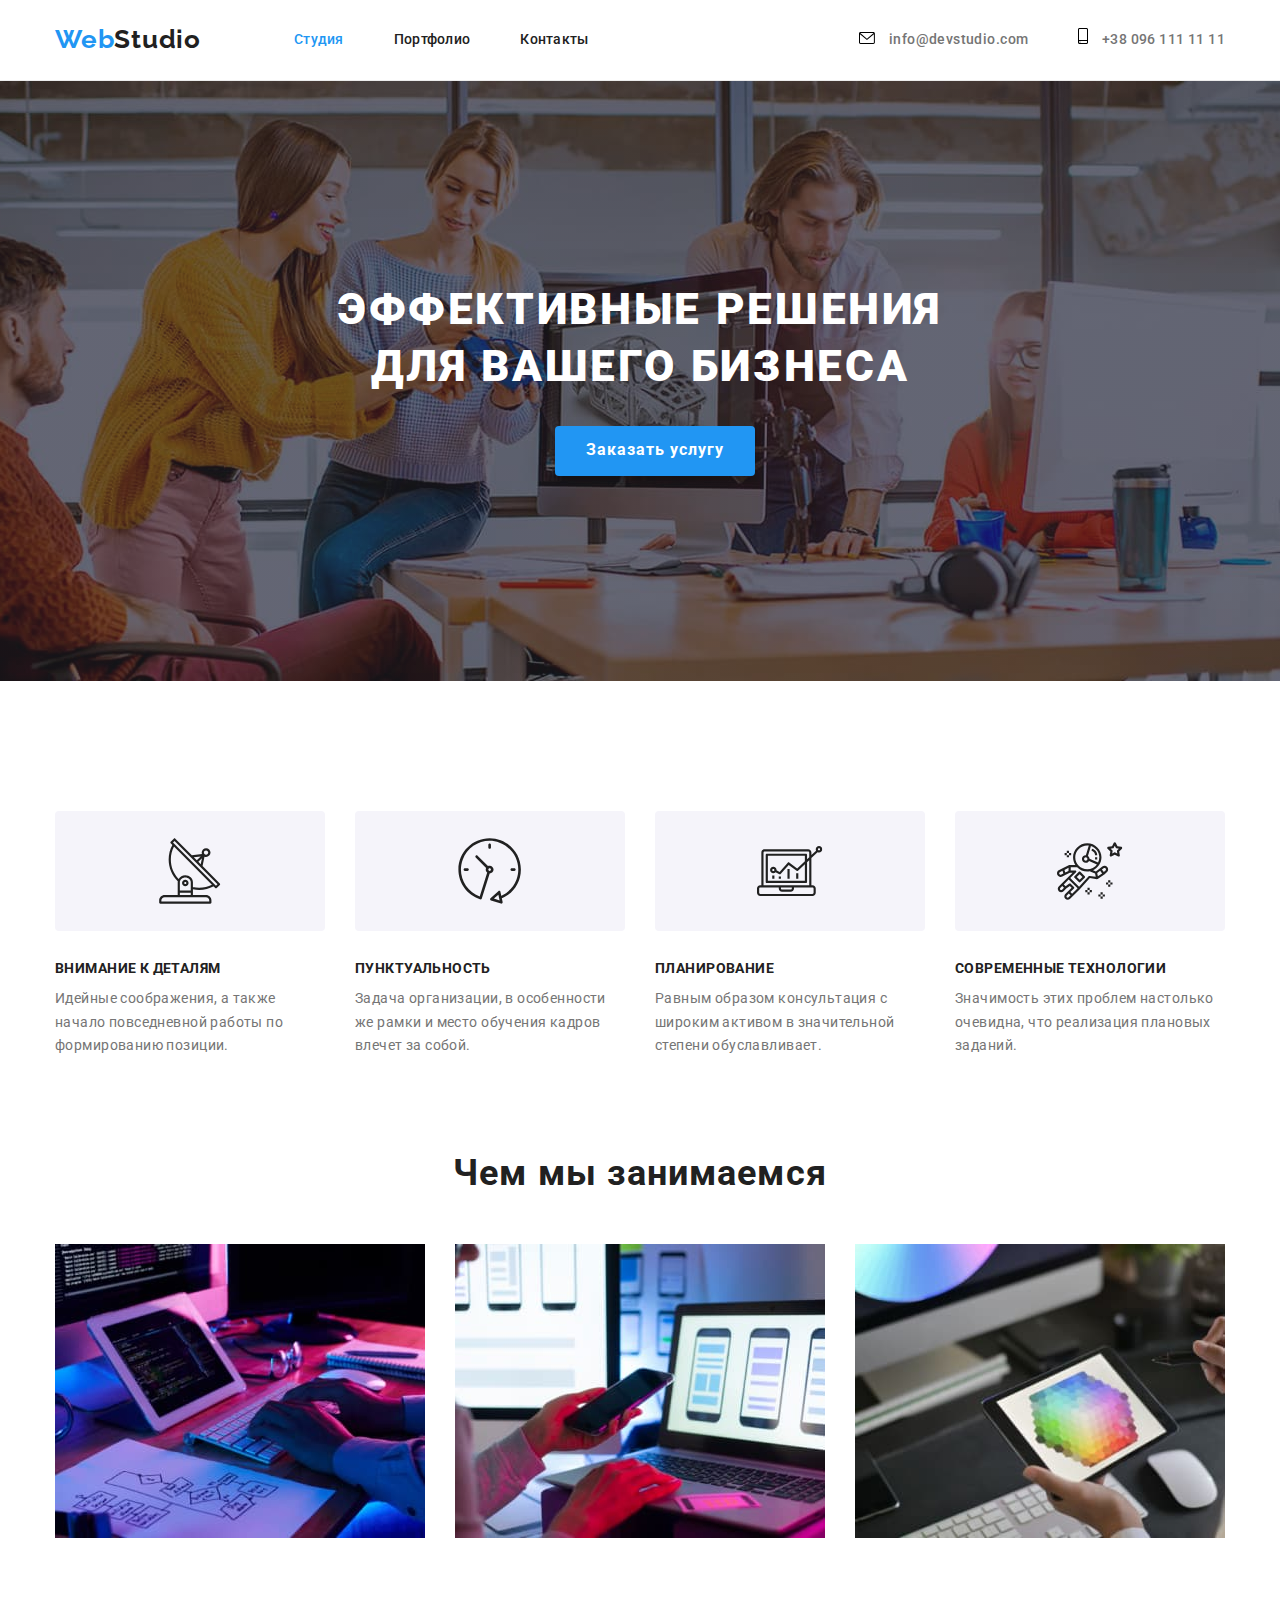
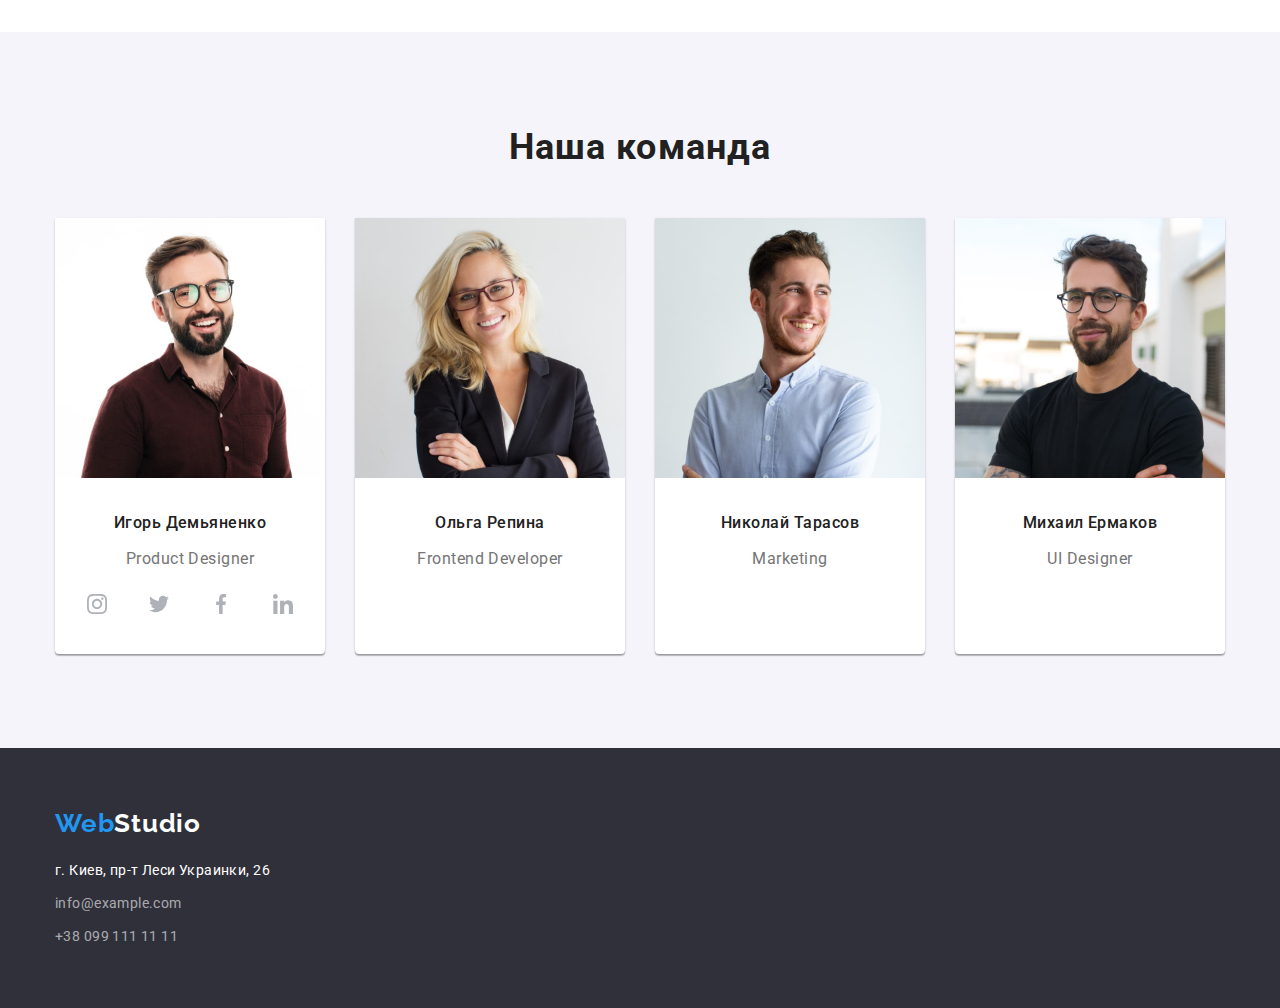
==== index.html @ a135a0b5 "kjhfgoyfyu" ====
<!DOCTYPE html>
<html lang="ru">

<head>
    <meta charset="UTF-8">
    <meta http-equiv="X-UA-Compatible" content="IE=edge">
    <meta name="viewport" content="width=device-width, initial-scale=1.0">
    <title>Homework 3</title>
    <link rel="preconnect" href="https://fonts.googleapis.com">
    <link rel="preconnect" href="https://fonts.gstatic.com" crossorigin>
    <link href="https://fonts.googleapis.com/css2?family=Raleway:wght@700&family=Roboto:wght@400;500;700;900&display=swap"
        rel="stylesheet">
        <link rel="stylesheet" href="https://cdnjs.cloudflare.com/ajax/libs/modern-normalize/1.1.0/modern-normalize.min.css">
        <link rel="stylesheet" href="./css/styles.css">
</head>

<body>
        <header class="header-section">

            <div class="conteiner">

                <div class="nav-links">

               <nav class="nav">
                    <a class="logo" href="#">Web<span class="studio">Studio</span></a>

                <ul class="menu-links">

                    <li>
                        <a class="nav-link current" href="./index.html">Студия</a>
                    </li>
        
                    <li>
                        <a class="nav-link" href="./portfolio.html">Портфолио</a>
                    </li>

                    <li>
                        <a class="nav-link" href="#">Контакты</a>
                    </li>

                </ul>
              </nav>
                
             <ul class="adress-head">
                    <li class="adress-head-item">
                        <svg class="icon-envelope">
                            <use href="./images/symbol-defs.svg#icon-envelope"></use>
                        </svg>
                        <a class="link-mail" href="mailto:info@devstudio.com">info@devstudio.com</a>
                    </li>
                   
                    <li class="adress-head-item">
                        <svg class="icon-smartphone">
                            <use href="./images/symbol-defs.svg#icon-smartphone"></use>
                        </svg>
                        <a class="tel" href="tel:+380961111111">+38 096 111 11 11</a>
                    </li>
                
                </ul>
            </div>
                 
            </div>
        </header>
  
    

    <main>
        
        <section class="img-hero-section hero-section">
            <div class="conteiner">
                <h1 class="hero-title">
                Эффективные решения для вашего бизнеса
                </h1>
        
                <button class="hero-button" type="button">Заказать услугу</button>
            
            </div>
        </section>
    
       
        <section class="section">
            <div class="conteiner">
            <h2 class="hidden-title">
                Наши преимущества
            </h2>
        
            <ul class="benefits">
                <li class="list-item antenna">
                    <div class="icon-section">
                        <svg class="icon-antenna">
                            <use href="./images/symbol-defs.svg#icon-antenna"></use>
                        </svg>
                    </div>
                    <h3 class="h3-title">Внимание к деталям</h3>
                    <p class="text">Идейные соображения, а также начало повседневной работы по формированию позиции.</p>
                </li>
        
                <li class="list-item clock">
                    <div class="icon-section">
                        <svg class="icon-clock">
                            <use href="./images/symbol-defs.svg#icon-clock"></use>
                        </svg>
                    </div>
                    <h3 class="h3-title">Пунктуальность</h3>
                    <p class="text">Задача организации, в особенности же рамки и место обучения кадров влечет за собой.</p>
                </li>
        
                <li class="list-item computer">
                    <div class="icon-section">
                        <svg class="icon-computer">
                            <use href="./images/symbol-defs.svg#icon-computer"></use>
                        </svg>
                    </div>
                    <h3 class="h3-title">Планирование</h3>
                    <p class="text">Равным образом консультация с широким активом в значительной степени обуславливает.</p>
                </li>
        
                <li class="list-item cosmonaut">
                    <div class="icon-section">
                        <svg class="icon-astronaut">
                            <use href="./images/symbol-defs.svg#icon-astronaut"></use>
                        </svg>
                    </div>
                    <h3 class="h3-title">Современные технологии</h3>
                    <p class="text">Значимость этих проблем настолько очевидна, что реализация плановых заданий.</p>
                </li>
            </ul>
            </div>
        </section>
        
    
       

    
<section class="section photos">
  <div class="conteiner">
    <h2 class="secondary-title">Чем мы занимаемся</h2>

    <ul class="what-we-do">
        <li>
            <img src="./images/box1.jpeg" alt="computer" width: 370;>
        </li>

        <li>
            <img src="./images/box2.jpeg" alt="telephone" width: 370;>
        </li>

        <li>
            <img src="./images/box3.jpeg" alt="tablet" width: 370;>
        </li>
    </ul>
</div>
</section>

       
        
        <section class="grey-bgc section">
            <div class="conteiner">
                <h2 class="secondary-title">Наша команда</h2>
            
                <ul class="our-team">
                    <li>
                        <img class="our-team-card" src="./images/img1.jpeg" alt="smiling man" width="270">
                            <h3 class="name-title">Игорь Демьяненко</h3>
                            <p class="profesions">Product Designer</p> 
                            <div>
                              <ul class="socials">
                                <li >
                                    <a class="area-icon" href="">
                                    <svg class="social-link" width="20px" height="20px">
                                        <use href="./images/symbol-defs.svg#icon-instagram"></use>
                                    </svg></a>
                                
                                </li>
                                <li>
                                    <a href="" class="area-icon">
                                    <svg class="social-link" width="20px" height="20px">
                                        <use href="./images/symbol-defs.svg#icon-twitter"></use>
                                    </svg></a>
                                </li>
                                <li>
                                    <a href="" class="area-icon">
                                    <svg class="social-link" width="20px" height="20px">
                                        <use href="./images/symbol-defs.svg#icon-facebook"></use>
                                    </svg></a>
                                </li>
                                <li>
                                    <a href="" class="area-icon">
                                    <svg class="social-link" width="20px" height="20px">
                                        <use href="./images/symbol-defs.svg#icon-linkedin"></use>
                                        </svg></a>
                                </li>
                              </ul>
                            </div>
                            
                    </li>
                    
                    <li>
                        <img class="our-team-card" src="./images/img2.jpeg" alt="smiling woman" width="270">
                        <h3 class="name-title">Ольга Репина</h3>
                        <p class="profesions">Frontend Developer</p>
                    </li>
            
                    <li>
                        <img class="our-team-card" src="./images/img3.jpeg" alt="smiling man" width="270">
                        <h3 class="name-title">Николай Тарасов</h3>
                        <p class="profesions">Marketing</p>
                    </li>
            
                    <li>
                        <img class="our-team-card" src="./images/img4.jpeg" alt="smiling man" width="270">
                        <h3 class="name-title">Михаил Ермаков</h3>
                        <p class="profesions">UI Designer</p>
                    </li>
                </ul>
                </div>
            </section>
            
    </main>


        <footer class="footer">
            
        <div class="conteiner">
            
                <a class="footer-logo" href="./index.html">Web<span class="footer-studio">Studio</span></a>
        
            <address>
                <ul>
                    <li>
                        <p class="footer-adress">г. Киев, пр-т Леси Украинки, 26</p>
                    </li>
        
                    <li>
                        <a class="footer-mail" href="mailto:info@example.com">info@example.com</a>
                    </li>
        
        
                    <li>
                        <a class="footer-mail-tel" href="tel:+380991111111">+38 099 111 11 11</a>
                    </li>
                </ul>
            </address>
            </div>
        </footer>
    
</body>

</html>
---- css/styles.css ----
html{
    scroll-behavior: smooth;
}

*,
*::before,
*::after {
    box-sizing: border-box;
}

:root{
    --accent-color: #2196F3;
    --text-color: #757575;
    --background-color: #ffffff;
    --title-text-color: #212121;
    --secont-title-text-color: #ffffff;
    --secondary-section-background: #2F303A;
    --footer-adress-color:rgba(255, 255, 255, 0.6);
    --portfolio-buttons-bgc: #F5F4FA;
    --grey-bgc: #F5F4FA;
    --light-grey-bgc: #E5E5E5;
    --head-border-color: #ECECEC;
    --portfolio-border-color: #EEEEEE;
    --fill-socials:#AFB1B8;
}

a,
p,
h1,
h2,
h3,
h4,
ul,
li {
    margin: 0;
    padding: 0;
} 

.nav-links{
    display: flex;
    align-items: center;
    align-content: center;
    }

.nav{
    display: flex;
}

.menu-links{
    display: flex;
    gap: 50px;
    align-items: center;
    justify-content: space-evenly;
    margin-left: 93px;
}

.adress-head{
    display: flex;
    justify-content: right;
    margin-left: auto;
    align-content: center;
}


body{
    color: var(--text-color);
    background-color:var(--background-color);
    font-family: 'Roboto', sans-serif;
    font-size: 14px;
    line-height: 1.7;
    letter-spacing: 0.03em;
}

.section{
    padding: 94px 0;
}

.header-section{
    padding-top: 24px;
    padding-bottom: 25px;
    border-bottom: 1px solid var(--head-border-color);
}
.icon-envelope{
    align-items: center;
    margin-right: 10px;
    width: 16px;
    height: 12px;
}
.icon-smartphone{
    margin-right: 10px;
    width: 10px;
    height: 16px;
}

.adress-head-item:hover {
    fill: var(--accent-color);
}

.icon-smartphone:hover {
    fill: var(--accent-color);
}

.adress-head li:not(:last-child) {
    margin-right: 50px;
}

.portfolio-header-section{
    padding: 32px; 
    border-bottom: 1px solid var(--head-border-color);
}

.conteiner{
    max-width: 1200px;
    padding: 0 15px;
    margin: 0 auto;
    }

.hero-section {
    padding: 0 auto;
    margin: 0 auto;

}

.img-hero-section{
    max-width: 1600px;
    height: 600px;
    margin-left: auto;
    margin-right: auto;
    background-image: 
    linear-gradient(to right, rgba(47, 48, 58, 0.4),rgba(47, 48, 58, 0.4)), 
    url(../images/hero-section.jpeg);
    background-repeat: no-repeat;
    background-position: center;
    background-size: cover;
    padding: 200px 0;
    text-align: center;
    background-color: var(--secondary-section-background)
}

.hero-title {
    max-width: 696px;
    display: inline-block;
    margin-bottom: 30px;
    font-family: 'Roboto', sans-serif;
    font-style: normal;
    font-weight: 900;
    font-size: 44px;
    line-height: 1.3;
    text-align: center;
    letter-spacing: 0.06em;
    text-transform: uppercase;
    color: var(--secont-title-text-color);
}

.hero-button{
    display: flex;
    justify-content: space-evenly;
    align-items: center;
    margin-left: 500px;
}

.hero-button {
    width: 200px;
    height: 50px;
    color: var(--secont-title-text-color);
    background-color: var(--accent-color);
    font-family: 'Roboto', sans-serif;
    font-style: normal;
    font-weight: 700;
    font-size: 16px;
    line-height: 1.9;
    text-align: center;
    letter-spacing: 0.06em;
    cursor: pointer;
    box-shadow: 0px 4px 4px rgba(0, 0, 0, 0.15);
    border-radius: 4px;
    border: hidden;
    }
    
.hero-button:focus {
    color: var(--secont-title-text-color);
    }

.benefits{
        display: flex;
        justify-content: space-evenly;
        gap: 30px;
    }

.icon-section{
    display: flex;
    justify-content: center;
    align-items: center;
    width: 270px;
    height: 120px;
    border-radius: 4px;
    margin-bottom: 30px;
    background-color: var(--portfolio-buttons-bgc);
}

.icon-antenna,
.icon-clock,
.icon-computer,
.icon-astronaut{
    width: 65.32px;
    height: 70px;
    fill: var(--title-text-color);
}


.socials{
    display: flex;
    border: none;
    justify-content: center;
    gap: 22px;
    margin-bottom: 30px;
}

.social-link {
    fill: var(--fill-socials);
    align-items: center;
}

.social-link:hover{
    fill: var(--secont-title-text-color);

}

.area-icon{
    display: flex;
    width: 40px;
    height: 40px;
    justify-content: center;
    align-items: center;
    border-radius: 50%;
    fill: var(--fill-socials);

}

.area-icon:hover,
.area-icon:focus,
.area-icon:active{
    background-color: var(--accent-color);
}


img{
    display: block;
    width: 100%;
    max-height: auto;
    margin-right: 0;
}

.photos{
    padding-top: 0;
}

.list-item::before{
    content: "";
    display: block;
    background-color: var(--portfolio-buttons-bgc);
   
}


.clock::before{
    background-image: url(../images/clock.svg);
    background-position: center;
    background-repeat: no-repeat;
}

.computer::before{
    background-image: url(../images/computer.svg);
    background-position: center;
    background-repeat: no-repeat;
}

.cosmonaut::before{
    background-image: url(../images/cosmonaut.svg);
    background-position: center;
    background-repeat: no-repeat;
}

.what-we-do{
    display: flex;
    justify-content: space-evenly;
    gap: 30px;
    }

.our-team{
    display: flex;
    justify-content: space-evenly;
    gap: 30px;
    }

.our-team-card{
    padding-bottom: 30px;
    margin-right: 0;
    
}

.our-team > li{
    background-color: var(--background-color);
    box-shadow: 0px 1px 3px rgba(0, 0, 0, 0.12), 0px 1px 1px rgba(0, 0, 0, 0.14), 0px 2px 1px rgba(0, 0, 0, 0.2);
    border-radius: 0px 0px 4px 4px;

}

.grey-bgc{
    background-color: var(--grey-bgc);
}

.description{
    color: var(--text-color);
    font-family: 'Roboto',sans-serif;
    font-style: normal;
    font-weight: 400;
    font-size: 16px;
    line-height: 1.88;
    letter-spacing: 0.03em;
}

.profesions{
    margin-bottom: 16px;
    text-align: center;
    color: var(--text-color);
    font-family: 'Roboto',sans-serif;
    font-style: normal;
    font-weight: 400;
    font-size: 16px;
    line-height: 1.19;
    letter-spacing: 0.03em;
}

.hidden-title{
    margin: 0;
    visibility: hidden;
}

.secondary-title{
    margin-top: 0;
    margin-bottom: 50px;
    text-align: center;
    color: var(--title-text-color);
    font-family: 'Roboto',sans-serif;
    font-style: normal;
    font-weight: 700;
    font-size: 36px;
    line-height: 1.17;
    letter-spacing: 0.03em;
}

.card{
    margin-top: 0;
    padding-bottom: 20px;
    padding-top: 20px;
    padding-left: 24px;
    display: flex;
    flex-direction:column;
    border-left: 1px solid var(--portfolio-border-color);
    border-right: 1px solid var(--portfolio-border-color);
    border-bottom: 1px solid var(--portfolio-border-color);;
}

.third-title{
   
    color: var(--title-text-color);
    font-family: 'Roboto', sans-serif;
    font-style: normal;
    font-weight: 700;
    font-size: 18px;
    line-height: 2;
    letter-spacing: 0.06em;
}

.h3-title{
    margin-bottom: 10px;
    text-align: left;
    color: var(--title-text-color);
    font-family: 'Roboto', sans-serif;
    font-style: normal;
    font-weight: 700;
    font-size: 14px;
    line-height: 1.14;
    letter-spacing: 0.03em;
    text-transform: uppercase;
}

.text{
    text-align:left ;
}

.name-title{
    margin-bottom: 10px;
    text-align: center;
    color: var(--title-text-color);
    font-family:'Roboto',sans-serif;
    font-style: normal;
    font-weight: 500;
    font-size: 16px;
    line-height: 1.9;
    letter-spacing: 0.03em;

}

.logo{
    display: flex;
    color: var(--accent-color);
    text-decoration: none;
    font-family: 'Raleway',sans-serif;
    font-weight: 700;
    font-size: 26px;
    line-height: 1.2;
    letter-spacing: 0.03em;
}

.studio{
    display: flex;
    color: var(--title-text-color);
    text-decoration: none;
    font-family: 'Raleway',sans-serif;
    font-weight: 700;
    font-size: 26px;
    line-height: 1.2;
    letter-spacing: 0.03em;
}

.nav-link{
    color: var(--title-text-color);
    font-weight: 500;
    font-size: 14px;
    line-height: 1.14;
    letter-spacing: 0.02em;
    text-decoration: none;
}

.last{
     margin-right: 0;
}

.nav-link:hover {
    color: var(--accent-color);
}

.nav-link:focus {
    color: var(--accent-color);
}

.nav-link.current{
    color: var(--accent-color);
}


ul{
    list-style: none;    
}

.nav-buttons{
    margin-bottom: 50px;
    display: flex;
    align-items: center;
    justify-content: center;
    gap: 8px;
}

.main-content{
    display: flex;
    flex-wrap: wrap;
    gap: 30px;
}

.cards-section{
    margin-top: 94px;
    margin-bottom: 94px;
}

.img{
    padding-bottom: 0;
    padding-top: 0;
}

.first-buttons{
    max-width: 145px;
    height: 38px;
    gap: 8px;
    margin-top: 0;
    margin-bottom: 0;
    border-radius: 4px;
    border-style: hidden;
    font-family: 'Roboto', sans-serif;
    font-style: normal;
    font-weight: 500;
    font-size: 16px;
    line-height: 1.62;
    text-align: center;
    letter-spacing: 0.03em;
    color: var(--title-text-color);
    background-color: var(--portfolio-buttons-bgc);
}

.buttons-text{
    padding-left: 22px;
    padding-right: 22px;
}


.first-buttons:hover{
    color: var(--secont-title-text-color);
    background-color: var(--accent-color);
}

.first-buttons:focus {
    color:  var(--secont-title-text-color);
    background-color: var(--accent-color);
}


.tel {
    display: inline-block;
    text-decoration: none;
    color: var(--text-color);
    font-family: 'Roboto', sans-serif;
    font-style: normal;
    font-weight: 500;
    font-size: 14px;
    line-height: 1.14;
}

.link-mail{
    display: inline-block;
    text-decoration: none;
    color: var(--text-color);
    font-family: 'Roboto', sans-serif;
    font-style: normal;
    font-weight: 500;
    font-size: 14px;
    line-height: 1.14;
}

.link-mail:hover, :focus{
    color: var(--accent-color);
}



.tel:hover, :focus{
    color: var(--accent-color);
}

.footer{
    padding: 60px 0;
    background-color: var(--secondary-section-background);
}

.footer-logo {
    display: flex;
    margin-bottom: 20px;
    color: var(--accent-color);
    text-decoration: none;
    font-family: 'Raleway', sans-serif;
    font-weight: 700;
    font-size: 26px;
    line-height: 1.2;
    letter-spacing: 0.03em;
}

.footer-studio{
    color: var(--secont-title-text-color);
}

.footer-adress{
    display: inline-block;
    margin: 0;
    margin-bottom: 9px;
    color: var(--secont-title-text-color);
    text-decoration: none;
    font-family: 'Roboto', sans-serif;
    font-style: normal;
    font-size: 14px;
    line-height: 1.7;
    letter-spacing: 0.03em;
}

.footer-mail {
    display: inline-block;
    margin-top: 0;
    margin-bottom: 9px;
    color: var(--footer-adress-color);
    text-decoration: none;
    font-family: 'Roboto', sans-serif;
    font-weight: 400;
    font-style: normal;
    font-size: 14px;
    line-height: 1.7;
}

.footer-mail-tel{
    display: inline-block;
    margin-top: 0;
    margin-bottom: 0;
    color: var(--footer-adress-color);
    text-decoration: none;
    font-family: 'Roboto', sans-serif;
    font-weight: 400;
    font-style: normal;
    font-size: 14px;
    line-height: 1.7;

}

.footer-mail-tel:hover, :focus{
   color: var(--accent-color);
}
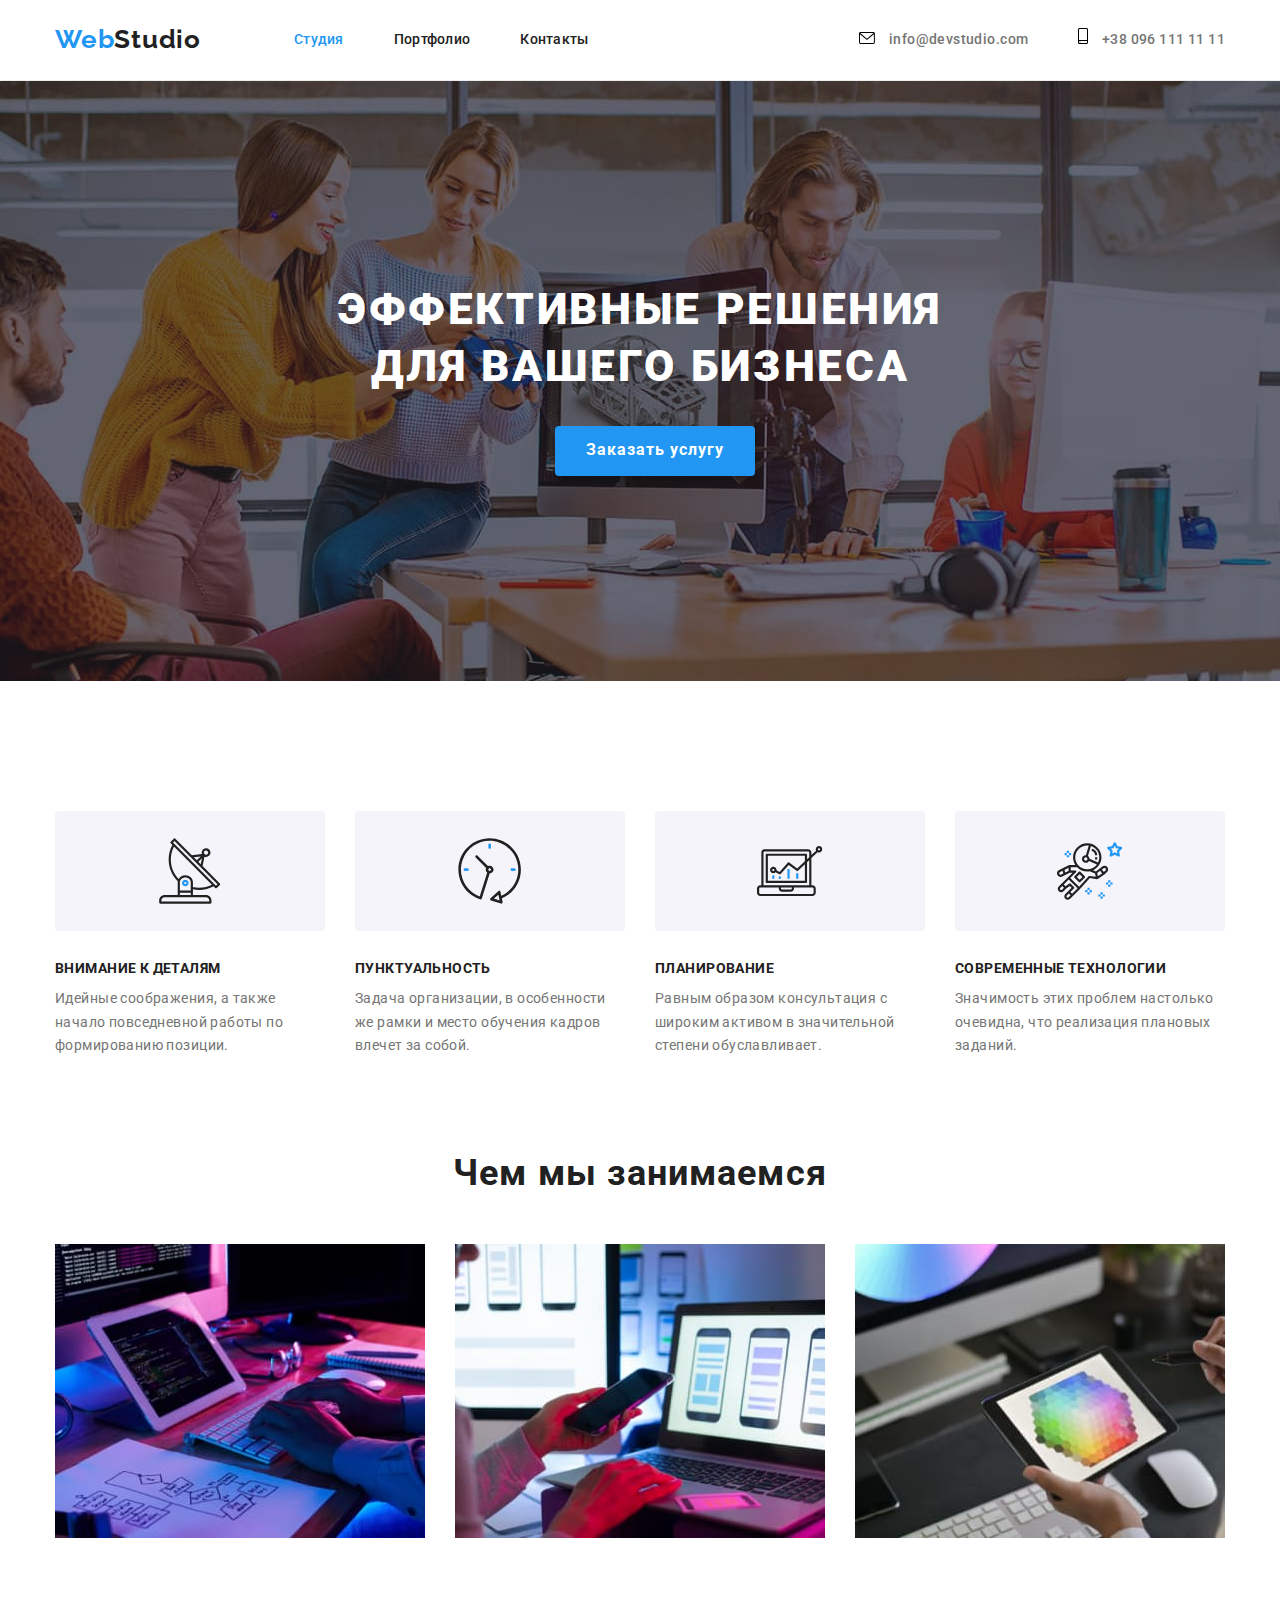
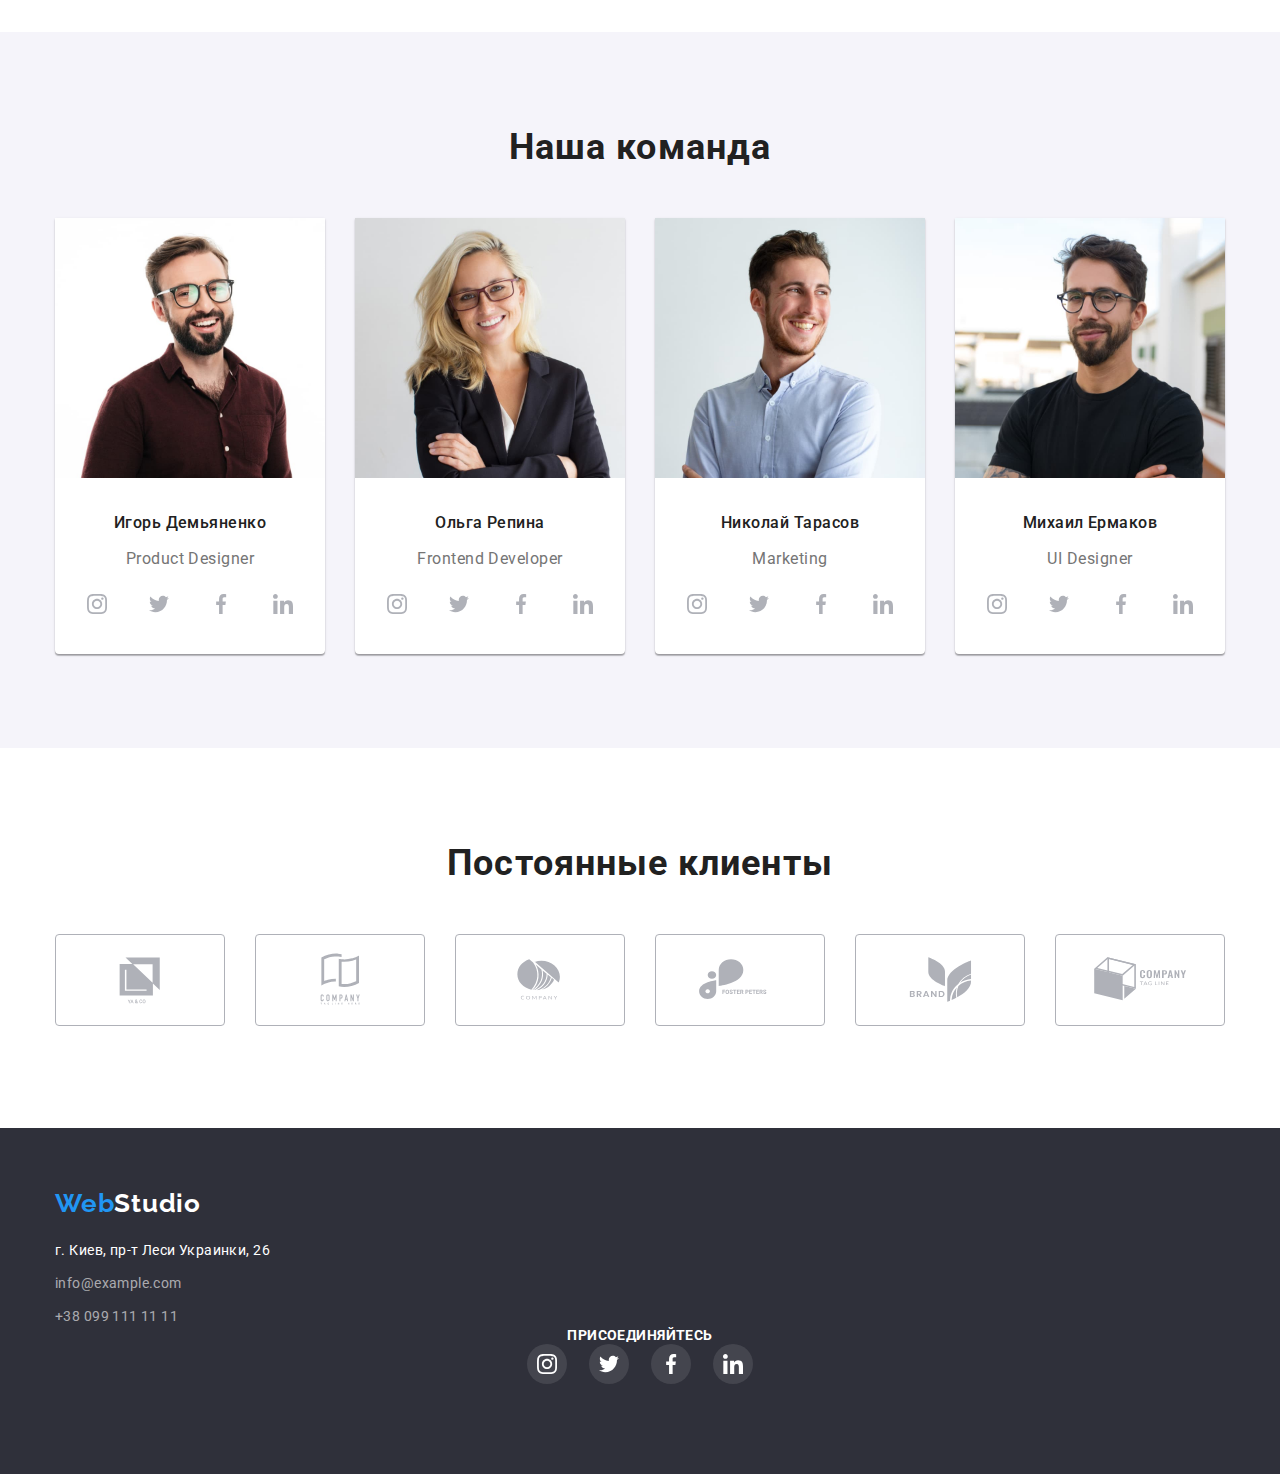
==== commit a0d345ae: "hgfuyryryitiug" ====
--- a/index.html
+++ b/index.html
@@ -163,7 +163,7 @@
                         <img class="our-team-card" src="./images/img1.jpeg" alt="smiling man" width="270">
                             <h3 class="name-title">Игорь Демьяненко</h3>
                             <p class="profesions">Product Designer</p> 
-                            <div>
+                            
                               <ul class="socials">
                                 <li >
                                     <a class="area-icon" href="">
@@ -190,31 +190,170 @@
                                         <use href="./images/symbol-defs.svg#icon-linkedin"></use>
                                         </svg></a>
                                 </li>
-                              </ul>
-                            </div>
-                            
+                              </ul>      
                     </li>
                     
                     <li>
                         <img class="our-team-card" src="./images/img2.jpeg" alt="smiling woman" width="270">
                         <h3 class="name-title">Ольга Репина</h3>
                         <p class="profesions">Frontend Developer</p>
+
+                        <ul class="socials">
+                            <li>
+                                <a class="area-icon" href="">
+                                    <svg class="social-link" width="20px" height="20px">
+                                        <use href="./images/symbol-defs.svg#icon-instagram"></use>
+                                    </svg></a>
+                        
+                            </li>
+                            <li>
+                                <a href="" class="area-icon">
+                                    <svg class="social-link" width="20px" height="20px">
+                                        <use href="./images/symbol-defs.svg#icon-twitter"></use>
+                                    </svg></a>
+                            </li>
+                            <li>
+                                <a href="" class="area-icon">
+                                    <svg class="social-link" width="20px" height="20px">
+                                        <use href="./images/symbol-defs.svg#icon-facebook"></use>
+                                    </svg></a>
+                            </li>
+                            <li>
+                                <a href="" class="area-icon">
+                                    <svg class="social-link" width="20px" height="20px">
+                                        <use href="./images/symbol-defs.svg#icon-linkedin"></use>
+                                    </svg></a>
+                            </li>
+                        </ul>
                     </li>
             
                     <li>
                         <img class="our-team-card" src="./images/img3.jpeg" alt="smiling man" width="270">
                         <h3 class="name-title">Николай Тарасов</h3>
                         <p class="profesions">Marketing</p>
+
+                        <ul class="socials">
+                            <li>
+                                <a class="area-icon" href="">
+                                    <svg class="social-link" width="20px" height="20px">
+                                        <use href="./images/symbol-defs.svg#icon-instagram"></use>
+                                    </svg></a>
+                        
+                            </li>
+                            <li>
+                                <a href="" class="area-icon">
+                                    <svg class="social-link" width="20px" height="20px">
+                                        <use href="./images/symbol-defs.svg#icon-twitter"></use>
+                                    </svg></a>
+                            </li>
+                            <li>
+                                <a href="" class="area-icon">
+                                    <svg class="social-link" width="20px" height="20px">
+                                        <use href="./images/symbol-defs.svg#icon-facebook"></use>
+                                    </svg></a>
+                            </li>
+                            <li>
+                                <a href="" class="area-icon">
+                                    <svg class="social-link" width="20px" height="20px">
+                                        <use href="./images/symbol-defs.svg#icon-linkedin"></use>
+                                    </svg></a>
+                            </li>
+                        </ul>
                     </li>
             
                     <li>
                         <img class="our-team-card" src="./images/img4.jpeg" alt="smiling man" width="270">
                         <h3 class="name-title">Михаил Ермаков</h3>
                         <p class="profesions">UI Designer</p>
+
+                        <ul class="socials">
+                            <li>
+                                <a class="area-icon" href="">
+                                    <svg class="social-link" width="20px" height="20px">
+                                        <use href="./images/symbol-defs.svg#icon-instagram"></use>
+                                    </svg></a>
+                        
+                            </li>
+                            <li>
+                                <a href="" class="area-icon">
+                                    <svg class="social-link" width="20px" height="20px">
+                                        <use href="./images/symbol-defs.svg#icon-twitter"></use>
+                                    </svg></a>
+                            </li>
+                            <li>
+                                <a href="" class="area-icon">
+                                    <svg class="social-link" width="20px" height="20px">
+                                        <use href="./images/symbol-defs.svg#icon-facebook"></use>
+                                    </svg></a>
+                            </li>
+                            <li>
+                                <a href="" class="area-icon">
+                                    <svg class="social-link" width="20px" height="20px">
+                                        <use href="./images/symbol-defs.svg#icon-linkedin"></use>
+                                    </svg></a>
+                            </li>
+                        </ul>
                     </li>
                 </ul>
                 </div>
             </section>
+
+            <section class="section">
+                <div class="conteiner">
+                <h2 class="secondary-title">Постоянные клиенты</h2>
+
+                <ul class="our-clients">
+                    <li>
+                        <a href="" class="our-clients-backgraund">
+                            <svg class="our-clients-link" width="170px" height="92px">
+                                <use href="./images/symbol-defs.svg#icon-Client1"></use>
+                            </svg>
+                        </a>
+
+                    </li>
+                    <li>
+                        <a href="">
+                            <a href="" class="our-clients-backgraund">
+                                <svg class="our-clients-link"  width="170px" height="92px">
+                                    <use href="./images/symbol-defs.svg#icon-Client2"></use>
+                                </svg>
+                        </a>
+                    </li>
+                    <li>
+                        <a href="">
+                            <a href="" class="our-clients-backgraund">
+                                <svg class="our-clients-link"  width="170px" height="92px">
+                                    <use href="./images/symbol-defs.svg#icon-Client3"></use>
+                                </svg>
+                        </a>
+                    </li>
+                    <li>
+                        <a href="">
+                            <a href="" class="our-clients-backgraund">
+                                <svg class="our-clients-link"  width="170px" height="92px">
+                                    <use href="./images/symbol-defs.svg#icon-Client4"></use>
+                                </svg>
+                        </a>
+                    </li>
+                    <li>
+                        <a href="">
+                            <a href="" class="our-clients-backgraund">
+                                <svg class="our-clients-link"  width="170px" height="92px">
+                                    <use href="./images/symbol-defs.svg#icon-Client5"></use>
+                                </svg>
+                        </a>
+                    </li>
+                    <li>
+                        <a href="">
+                            <a href="" class="our-clients-backgraund">
+                                <svg class="our-clients-link"  width="170px" height="92px">
+                                    <use href="./images/symbol-defs.svg#icon-Client6"></use>
+                                </svg>
+                        </a>
+                    </li>
+                </ul>
+                </div>
+            </section>
             
     </main>
 
@@ -222,7 +361,7 @@
         <footer class="footer">
             
         <div class="conteiner">
-            
+            <div >
                 <a class="footer-logo" href="./index.html">Web<span class="footer-studio">Studio</span></a>
         
             <address>
@@ -240,6 +379,44 @@
                         <a class="footer-mail-tel" href="tel:+380991111111">+38 099 111 11 11</a>
                     </li>
                 </ul>
+                <div>
+                    <h2 class="second-footer-title">ПРИСОЕДИНЯЙТЕСЬ</h2>
+                    <ul class="socials">
+                        <li>
+                            <a class="area-icon-footer" href="">
+                                <svg class="social-link-footer" width="20px" height="20px">
+                                    <use href="./images/symbol-defs.svg#icon-instagram"></use>
+                                </svg></a>
+                        </li>
+                
+                        <li>
+                            <a href="" class="area-icon-footer">
+                                <svg class="social-link-footer" width="20px" height="20px">
+                                    <use href="./images/symbol-defs.svg#icon-twitter"></use>
+                                </svg></a>
+                        </li>
+                
+                        <li>
+                            <a href="" class="area-icon-footer">
+                                <svg class="social-link-footer" width="20px" height="20px">
+                                    <use href="./images/symbol-defs.svg#icon-facebook"></use>
+                                </svg></a>
+                        </li>
+                
+                        <li>
+                            <a href="" class="area-icon-footer">
+                                <svg class="social-link-footer" width="20px" height="20px">
+                                    <use href="./images/symbol-defs.svg#icon-linkedin"></use>
+                                </svg></a>
+                        </li>
+                    </ul>
+                </div>
+
+
+                </div>
+
+        
+
             </address>
             </div>
         </footer>
--- a/css/styles.css
+++ b/css/styles.css
@@ -217,14 +217,9 @@
 }
 
 .social-link {
-    fill: var(--fill-socials);
-    align-items: center;
-}
-
-.social-link:hover{
-    fill: var(--secont-title-text-color);
-
-}
+    fill: var(--fill-socials); 
+}
+
 
 .area-icon{
     display: flex;
@@ -237,12 +232,45 @@
 
 }
 
-.area-icon:hover,
-.area-icon:focus,
+.area-icon:hover, 
+.area-icon:focus, 
 .area-icon:active{
     background-color: var(--accent-color);
 }
 
+.area-icon:hover .social-link, 
+.area-icon:focus .social-link,
+.area-icon:active .social-link{
+    fill: var(--secont-title-text-color)
+}
+
+.our-clients{
+    display: flex;
+    justify-content: center;
+    gap: 30px;
+}
+
+.our-clients-link{
+    fill: var(--fill-socials);
+    border: 1px solid var(--fill-socials);
+    border-radius: 4px;
+}
+
+.our-clients-backgraund:hover .our-clients-link{
+    fill: var(--accent-color);
+}
+
+.our-clients-backgraund:focus .our-clients-link {
+    fill: var(--accent-color);
+}
+
+.our-clients-backgraund:hover .our-clients-link{
+   border-color: var(--accent-color);
+}
+
+.our-clients-backgraund:focus .our-clients-link {
+    border-color: var(--accent-color);
+}
 
 img{
     display: block;
@@ -255,43 +283,17 @@
     padding-top: 0;
 }
 
-.list-item::before{
-    content: "";
-    display: block;
-    background-color: var(--portfolio-buttons-bgc);
-   
-}
-
-
-.clock::before{
-    background-image: url(../images/clock.svg);
-    background-position: center;
-    background-repeat: no-repeat;
-}
-
-.computer::before{
-    background-image: url(../images/computer.svg);
-    background-position: center;
-    background-repeat: no-repeat;
-}
-
-.cosmonaut::before{
-    background-image: url(../images/cosmonaut.svg);
-    background-position: center;
-    background-repeat: no-repeat;
-}
-
 .what-we-do{
     display: flex;
     justify-content: space-evenly;
     gap: 30px;
-    }
+}
 
 .our-team{
     display: flex;
     justify-content: space-evenly;
     gap: 30px;
-    }
+}
 
 .our-team-card{
     padding-bottom: 30px;
@@ -608,6 +610,57 @@
 
 }
 
-.footer-mail-tel:hover, :focus{
+.footer-mail-tel:hover,
+.footer-mail:hover{
    color: var(--accent-color);
 }
+
+.footer-mail-tel:focus,
+.footer-mail:focus {
+    color: var(--accent-color);
+}
+
+.second-footer-title{
+    display: flex;
+    justify-content: center;
+    
+}
+
+.second-footer-title{
+    color: var(--secont-title-text-color);
+    font-family: 'Roboto' sans-serif;
+    font-style: normal;
+    font-weight: 700;
+    font-size: 14px;
+    line-height: 1.14;
+    letter-spacing: 0.03em;
+    text-transform: uppercase;
+}
+
+.area-icon-footer {
+    display: flex;
+    width: 40px;
+    height: 40px;
+    justify-content: center;
+    align-items: center;
+    border-radius: 50%;
+    fill: var(--secont-title-text-color);
+    background: rgba(255, 255, 255, 0.1);
+
+}
+
+.social-link-footer {
+    fill: var(--secont-title-text-color);
+}
+
+.area-icon-footer:hover,
+.area-icon-footer:focus,
+.area-icon-footer:active {
+    background-color: var(--accent-color);
+}
+
+.area-icon-footer:hover .social-link,
+.area-icon-footer:focus .social-link,
+.area-icon-footer:active .social-link {
+    fill: var(--secont-title-text-color)
+}
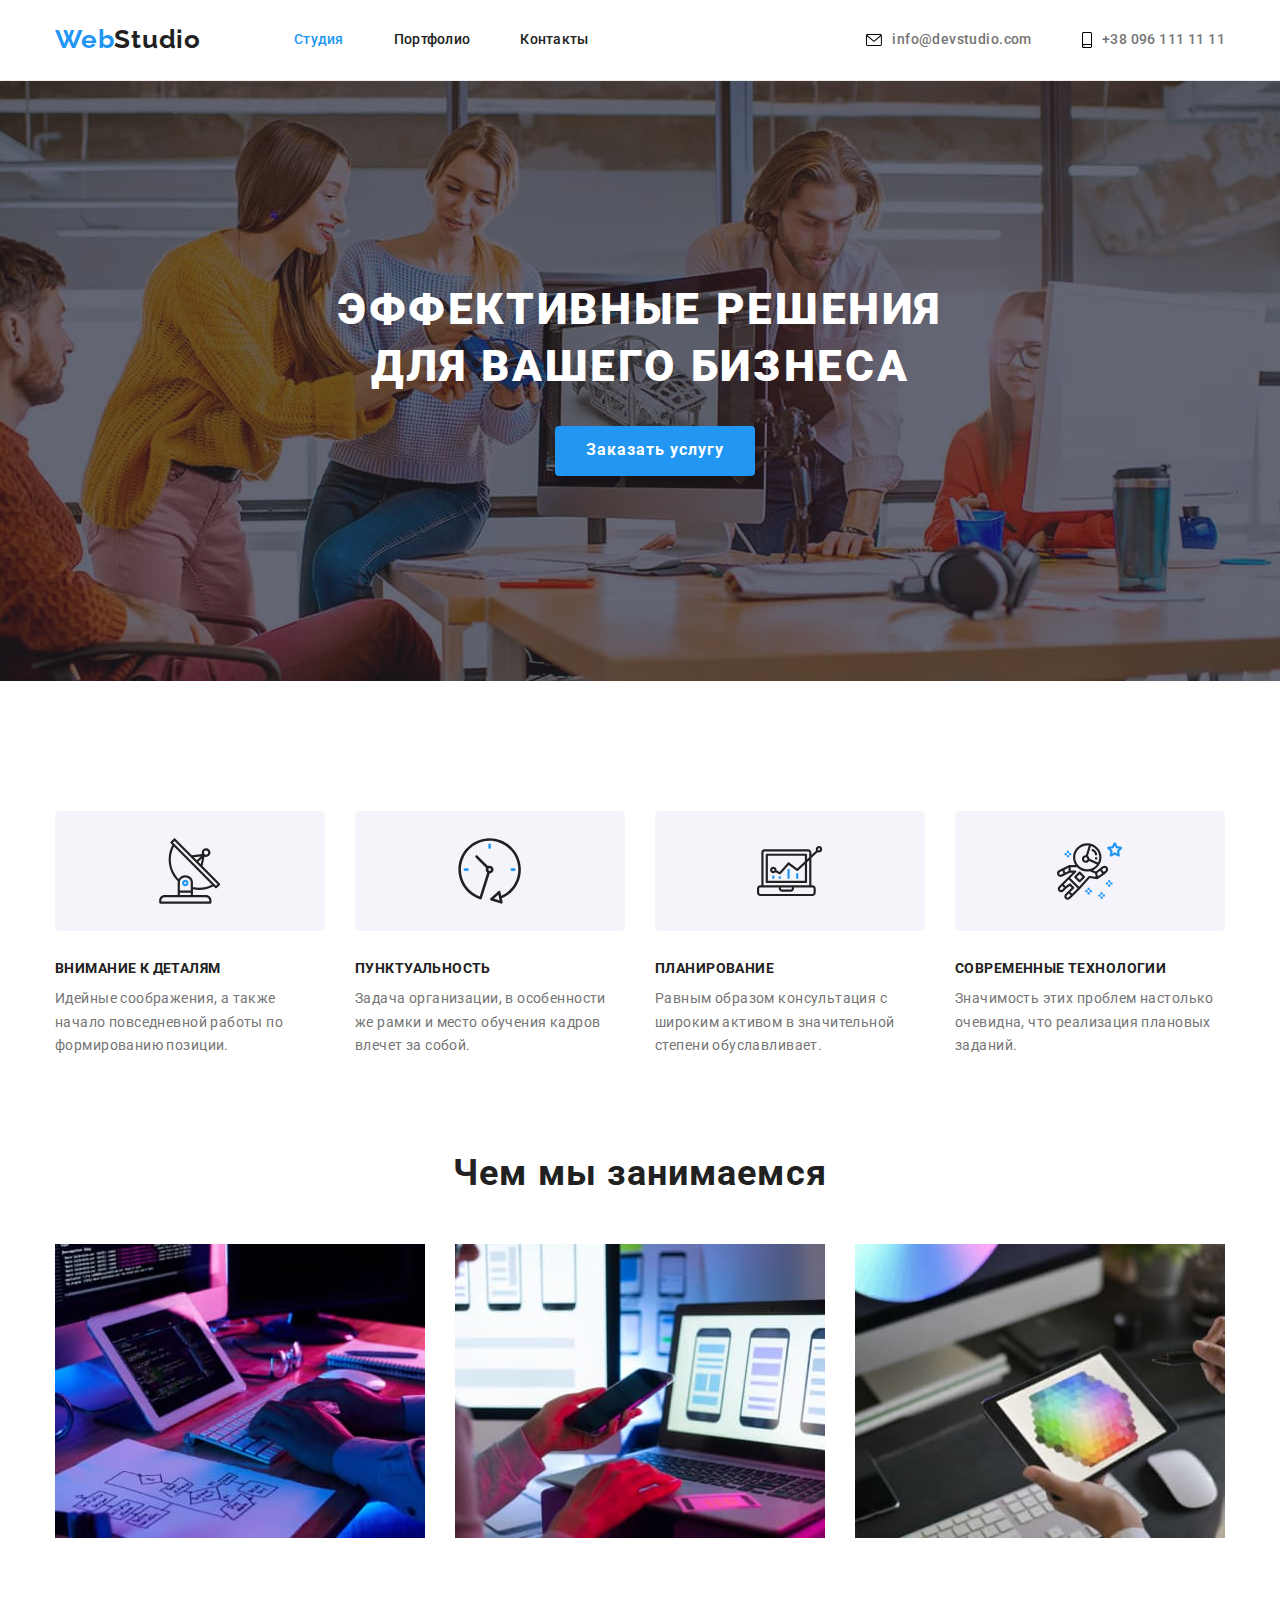
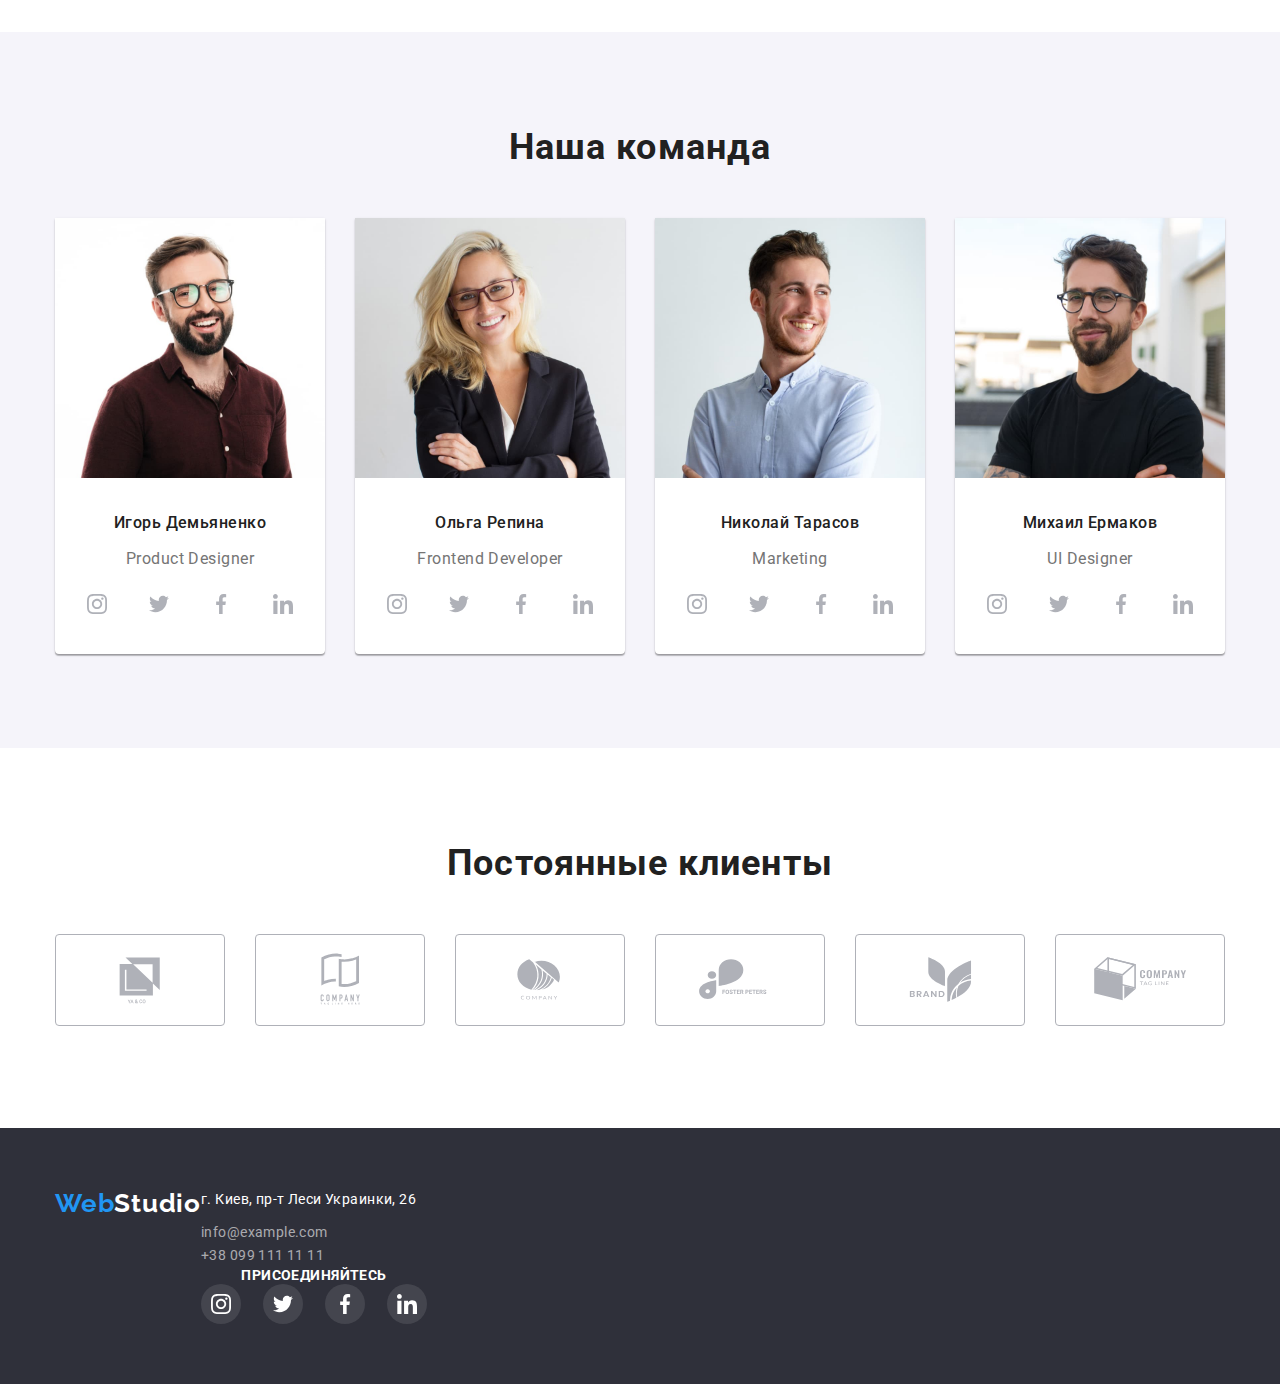
==== commit f36ffe8d: "khgfjeugheougheoi" ====
--- a/index.html
+++ b/index.html
@@ -43,17 +43,23 @@
                 
              <ul class="adress-head">
                     <li class="adress-head-item">
-                        <svg class="icon-envelope">
-                            <use href="./images/symbol-defs.svg#icon-envelope"></use>
-                        </svg>
-                        <a class="link-mail" href="mailto:info@devstudio.com">info@devstudio.com</a>
+                        
+                        <a href="mailto:info@devstudio.com" class="link-mail">
+                            <svg class="icon-header" width="16" height="12">
+                                <use class="envelope" href="./images/symbol-defs.svg#icon-envelope"></use>
+                            </svg>
+                            info@devstudio.com</a>
+
+
                     </li>
                    
                     <li class="adress-head-item">
-                        <svg class="icon-smartphone">
+
+                        <a class="tel" href="tel:+380961111111">
+                        <svg class="icon-smartphone" width="10" height="16">
                             <use href="./images/symbol-defs.svg#icon-smartphone"></use>
                         </svg>
-                        <a class="tel" href="tel:+380961111111">+38 096 111 11 11</a>
+                        +38 096 111 11 11</a>
                     </li>
                 
                 </ul>
@@ -361,7 +367,7 @@
         <footer class="footer">
             
         <div class="conteiner">
-            <div >
+            <div class="div">
                 <a class="footer-logo" href="./index.html">Web<span class="footer-studio">Studio</span></a>
         
             <address>
@@ -379,9 +385,9 @@
                         <a class="footer-mail-tel" href="tel:+380991111111">+38 099 111 11 11</a>
                     </li>
                 </ul>
-                <div>
+                <div class="div3">
                     <h2 class="second-footer-title">ПРИСОЕДИНЯЙТЕСЬ</h2>
-                    <ul class="socials">
+                    <ul class="socials-footer">
                         <li>
                             <a class="area-icon-footer" href="">
                                 <svg class="social-link-footer" width="20px" height="20px">
@@ -411,13 +417,15 @@
                         </li>
                     </ul>
                 </div>
-
-
-                </div>
+            </div>
+
+                
+
 
         
 
             </address>
+            
             </div>
         </footer>
     
--- a/css/styles.css
+++ b/css/styles.css
@@ -80,16 +80,10 @@
     padding-bottom: 25px;
     border-bottom: 1px solid var(--head-border-color);
 }
-.icon-envelope{
-    align-items: center;
-    margin-right: 10px;
-    width: 16px;
-    height: 12px;
-}
-.icon-smartphone{
-    margin-right: 10px;
-    width: 10px;
-    height: 16px;
+
+.adress-head-item{
+    display: flex;
+    align-items: center;
 }
 
 .adress-head-item:hover {
@@ -518,7 +512,8 @@
 
 
 .tel {
-    display: inline-block;
+    display: flex;
+    gap: 10px;
     text-decoration: none;
     color: var(--text-color);
     font-family: 'Roboto', sans-serif;
@@ -526,10 +521,12 @@
     font-weight: 500;
     font-size: 14px;
     line-height: 1.14;
+    align-items: center;
 }
 
 .link-mail{
-    display: inline-block;
+    display: flex;
+    gap: 10px;
     text-decoration: none;
     color: var(--text-color);
     font-family: 'Roboto', sans-serif;
@@ -537,6 +534,11 @@
     font-weight: 500;
     font-size: 14px;
     line-height: 1.14;
+    align-items: center;
+}
+
+.envelope{
+    margin-right: 10px;
 }
 
 .link-mail:hover, :focus{
@@ -571,7 +573,6 @@
 }
 
 .footer-adress{
-    display: inline-block;
     margin: 0;
     margin-bottom: 9px;
     color: var(--secont-title-text-color);
@@ -584,7 +585,6 @@
 }
 
 .footer-mail {
-    display: inline-block;
     margin-top: 0;
     margin-bottom: 9px;
     color: var(--footer-adress-color);
@@ -597,7 +597,6 @@
 }
 
 .footer-mail-tel{
-    display: inline-block;
     margin-top: 0;
     margin-bottom: 0;
     color: var(--footer-adress-color);
@@ -620,6 +619,14 @@
     color: var(--accent-color);
 }
 
+.socials-footer{
+    display: flex;
+    border: none;
+    justify-content: center;
+    gap: 22px;
+    margin-bottom:0px;
+}
+
 .second-footer-title{
     display: flex;
     justify-content: center;
@@ -627,6 +634,8 @@
 }
 
 .second-footer-title{
+    display: flex;
+    justify-content: center;
     color: var(--secont-title-text-color);
     font-family: 'Roboto' sans-serif;
     font-style: normal;
@@ -637,7 +646,7 @@
     text-transform: uppercase;
 }
 
-.area-icon-footer {
+.area-icon-footer{
     display: flex;
     width: 40px;
     height: 40px;
@@ -646,7 +655,6 @@
     border-radius: 50%;
     fill: var(--secont-title-text-color);
     background: rgba(255, 255, 255, 0.1);
-
 }
 
 .social-link-footer {
@@ -664,3 +672,16 @@
 .area-icon-footer:active .social-link {
     fill: var(--secont-title-text-color)
 }
+
+.div{
+    display: flex;
+}
+
+.div2{
+    display: block;
+}
+
+.div3{
+    display: inline-block
+    ;
+}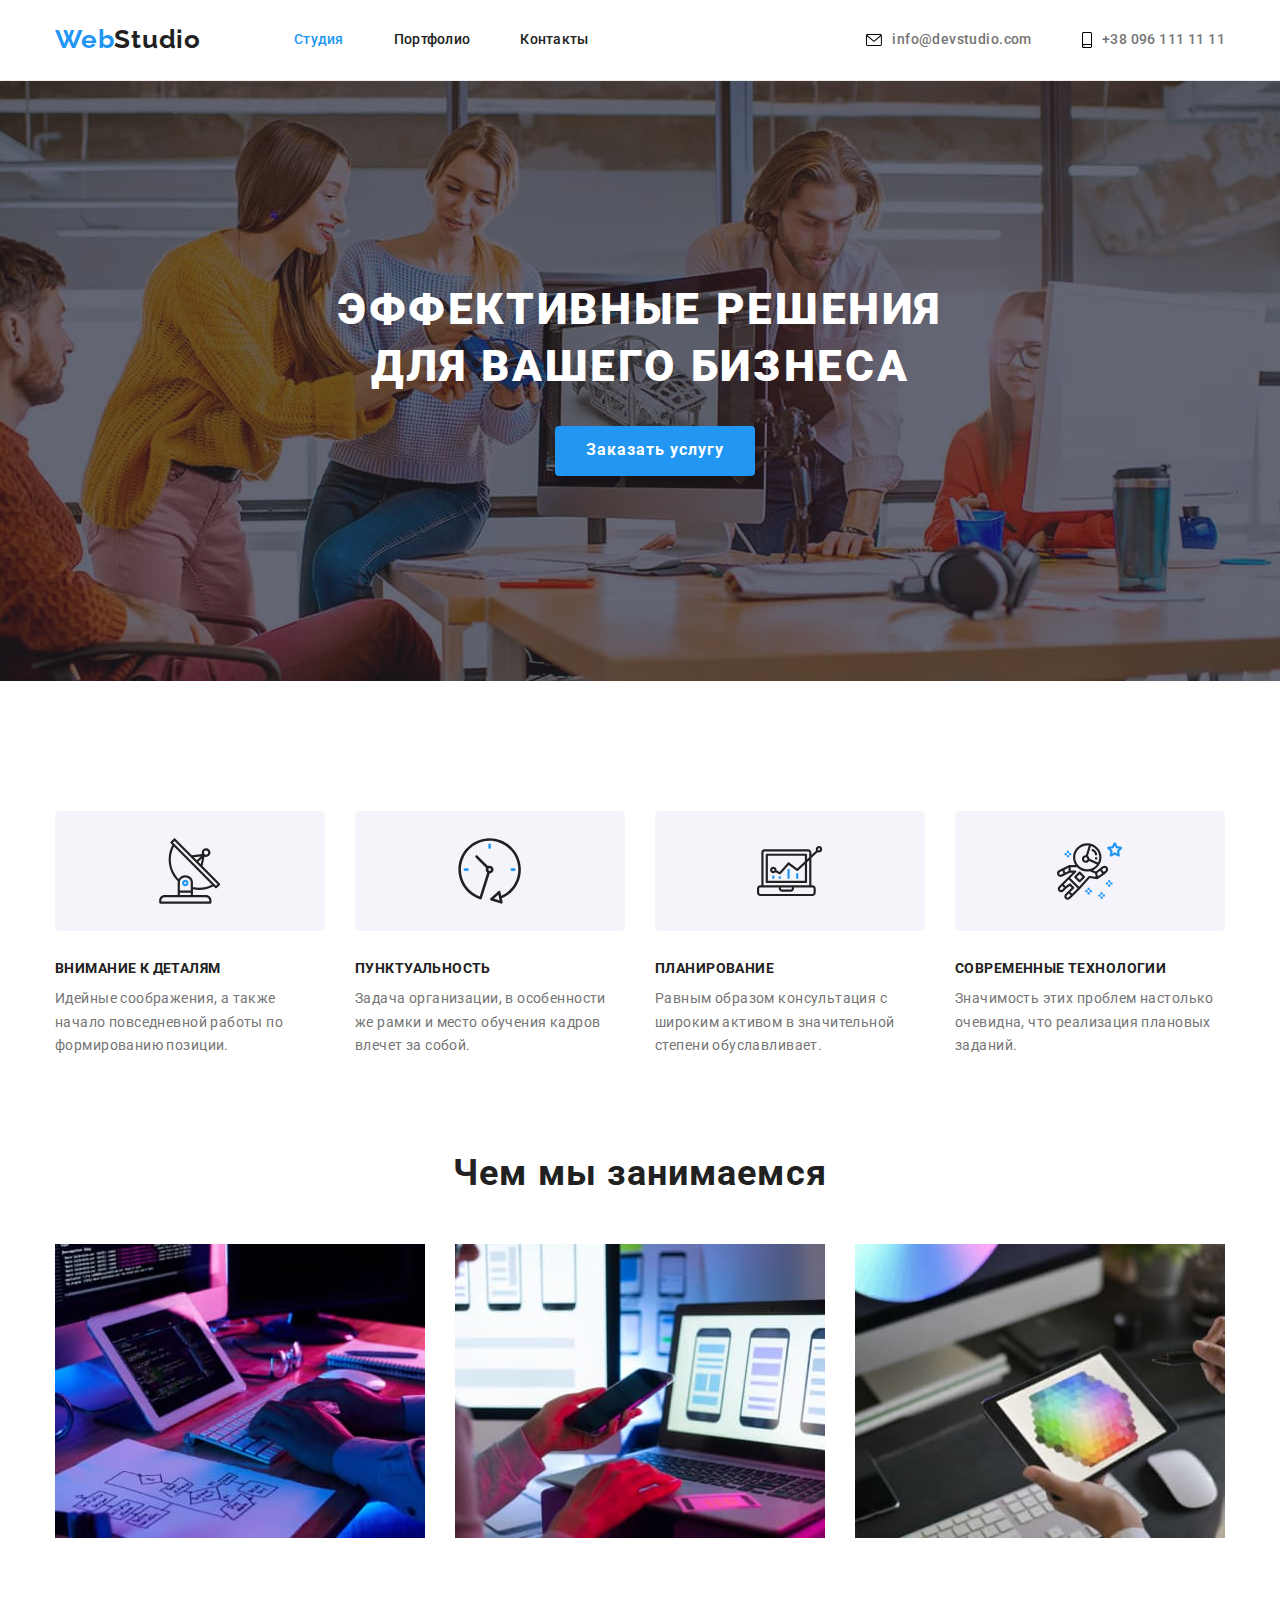
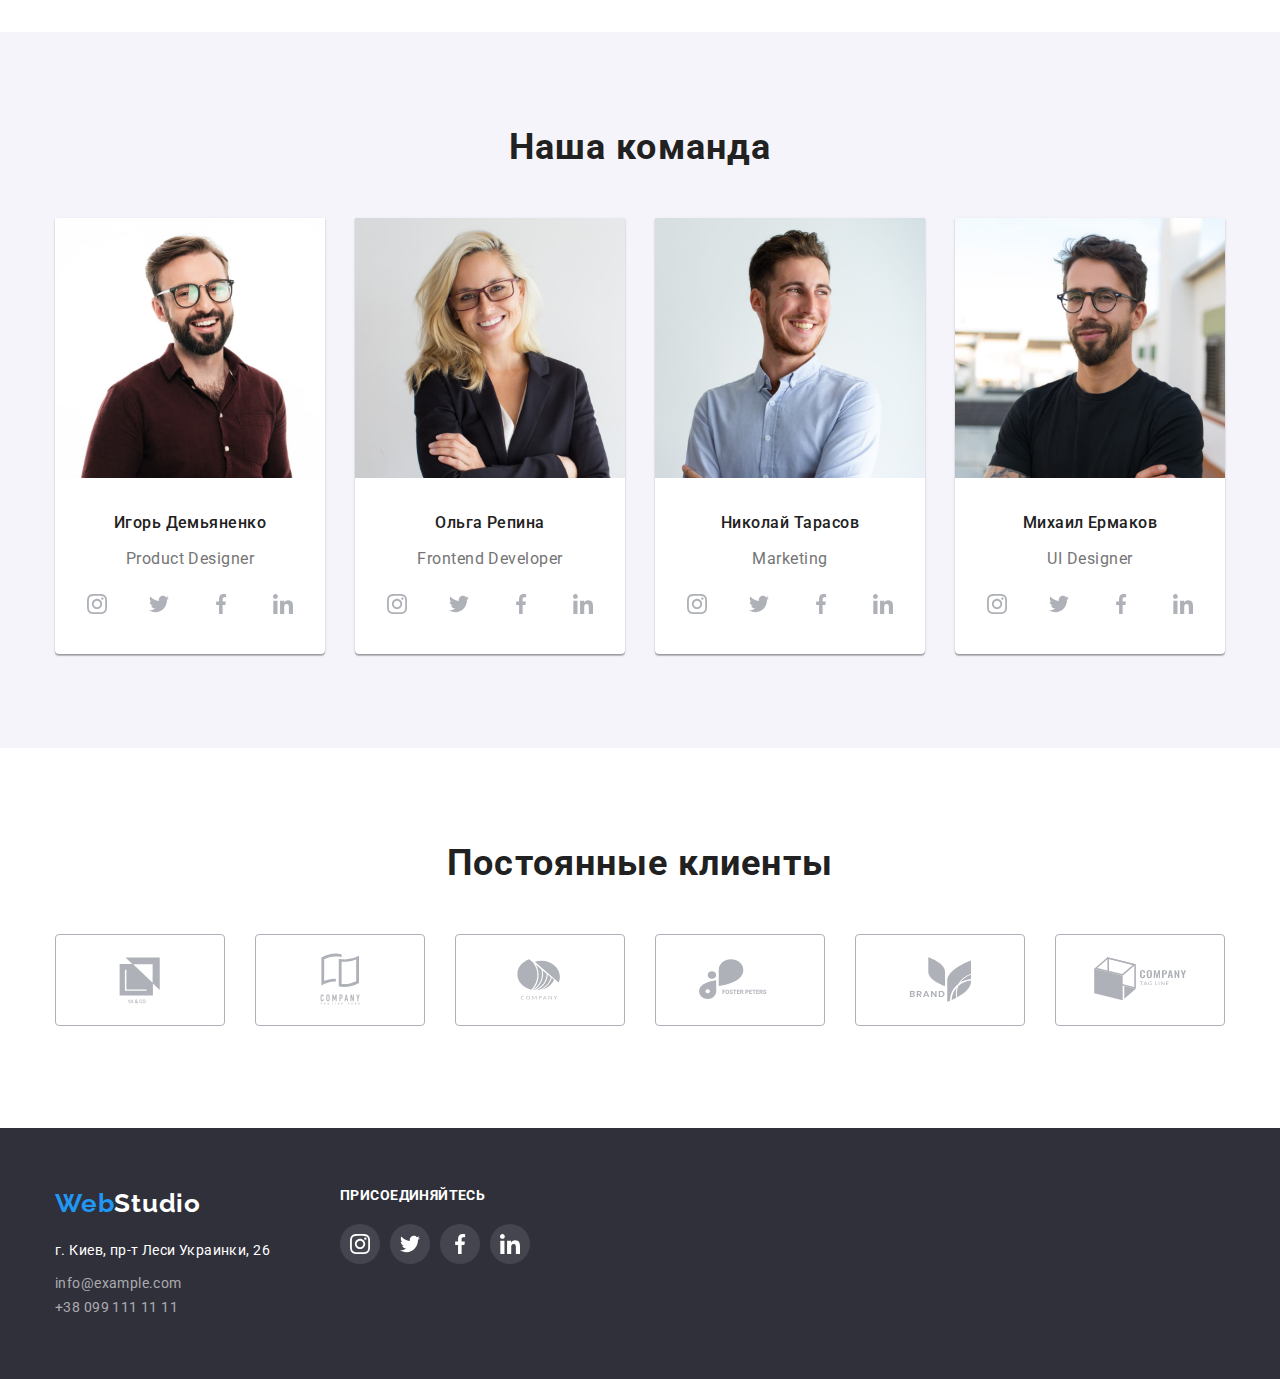
==== commit bf779565: "kghftyoyrot" ====
--- a/index.html
+++ b/index.html
@@ -367,7 +367,9 @@
         <footer class="footer">
             
         <div class="conteiner">
-            <div class="div">
+            <div class="div-main">
+
+                <div class="div1">
                 <a class="footer-logo" href="./index.html">Web<span class="footer-studio">Studio</span></a>
         
             <address>
@@ -385,7 +387,9 @@
                         <a class="footer-mail-tel" href="tel:+380991111111">+38 099 111 11 11</a>
                     </li>
                 </ul>
-                <div class="div3">
+                </div>
+
+                <div class="div2">
                     <h2 class="second-footer-title">ПРИСОЕДИНЯЙТЕСЬ</h2>
                     <ul class="socials-footer">
                         <li>
@@ -417,6 +421,7 @@
                         </li>
                     </ul>
                 </div>
+                </div>
             </div>
 
                 
--- a/css/styles.css
+++ b/css/styles.css
@@ -623,19 +623,12 @@
     display: flex;
     border: none;
     justify-content: center;
-    gap: 22px;
+    gap: 10px;
     margin-bottom:0px;
 }
 
 .second-footer-title{
     display: flex;
-    justify-content: center;
-    
-}
-
-.second-footer-title{
-    display: flex;
-    justify-content: center;
     color: var(--secont-title-text-color);
     font-family: 'Roboto' sans-serif;
     font-style: normal;
@@ -644,6 +637,7 @@
     line-height: 1.14;
     letter-spacing: 0.03em;
     text-transform: uppercase;
+    margin-bottom: 20px;
 }
 
 .area-icon-footer{
@@ -673,15 +667,19 @@
     fill: var(--secont-title-text-color)
 }
 
-.div{
-    display: flex;
+.div-main{
+    display: flex;
+}
+
+.div1{
+    display: block;
 }
 
 .div2{
-    display: block;
-}
-
-.div3{
-    display: inline-block
-    ;
+    display: inline-block;
+    margin-left: 70px;
+}
+
+.second-footer-title{
+    
 }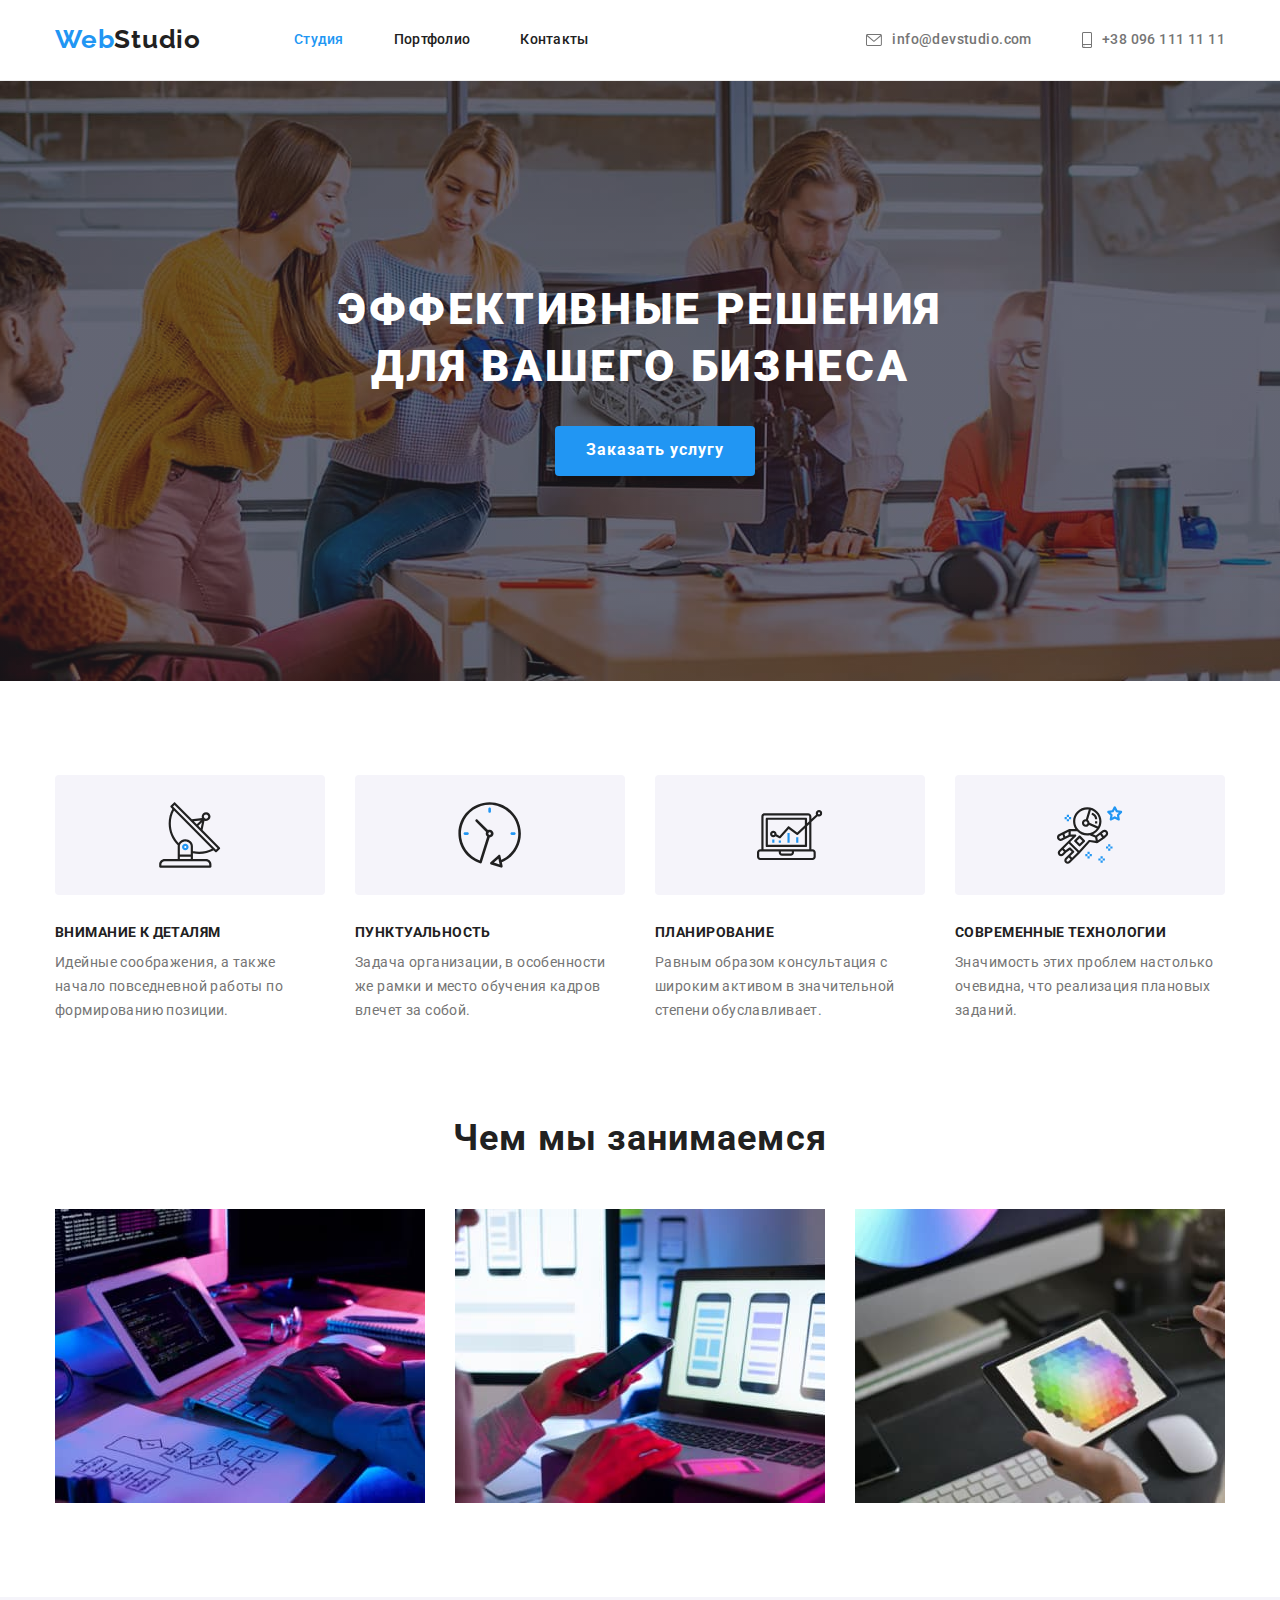
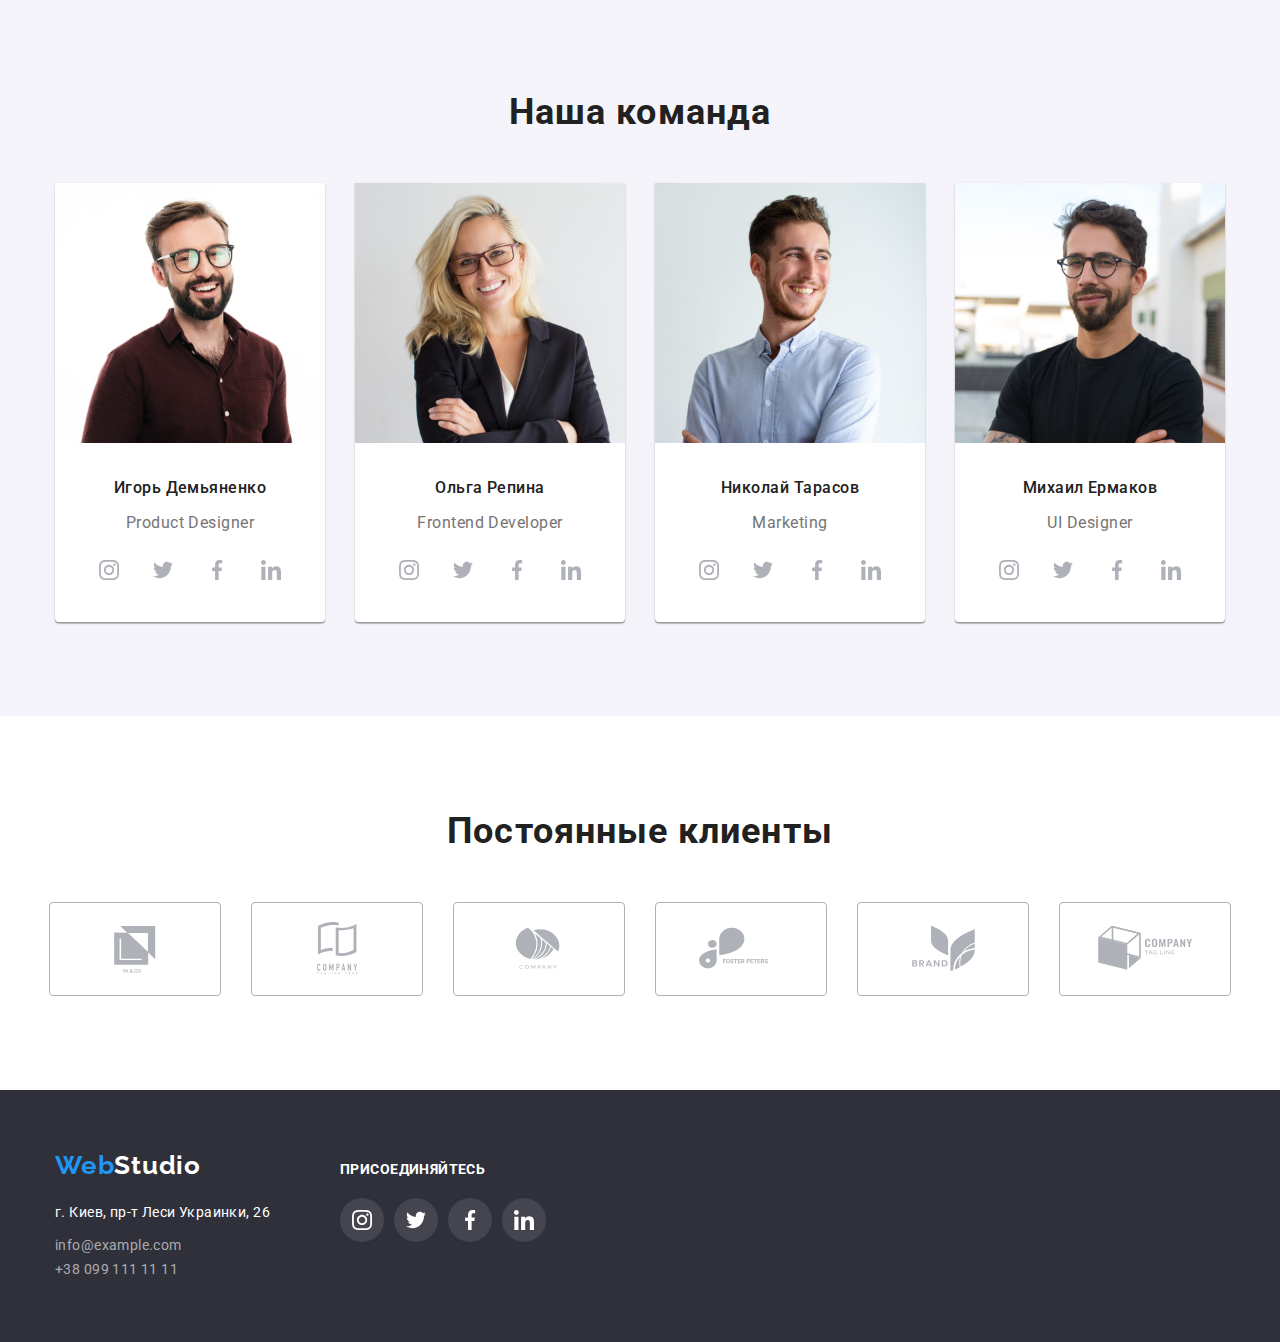
==== commit ea26d5f6: "kjdfgjhegheitgi" ====
--- a/index.html
+++ b/index.html
@@ -49,15 +49,13 @@
                                 <use class="envelope" href="./images/symbol-defs.svg#icon-envelope"></use>
                             </svg>
                             info@devstudio.com</a>
-
-
                     </li>
                    
                     <li class="adress-head-item">
 
                         <a class="tel" href="tel:+380961111111">
                         <svg class="icon-smartphone" width="10" height="16">
-                            <use href="./images/symbol-defs.svg#icon-smartphone"></use>
+                            <use  href="./images/symbol-defs.svg#icon-smartphone"></use>
                         </svg>
                         +38 096 111 11 11</a>
                     </li>
@@ -309,7 +307,7 @@
                 <h2 class="secondary-title">Постоянные клиенты</h2>
 
                 <ul class="our-clients">
-                    <li>
+                    <li  class="our-clients-item">
                         <a href="" class="our-clients-backgraund">
                             <svg class="our-clients-link" width="170px" height="92px">
                                 <use href="./images/symbol-defs.svg#icon-Client1"></use>
@@ -317,40 +315,35 @@
                         </a>
 
                     </li>
-                    <li>
-                        <a href="">
+                    <li class="our-clients-item">
                             <a href="" class="our-clients-backgraund">
                                 <svg class="our-clients-link"  width="170px" height="92px">
                                     <use href="./images/symbol-defs.svg#icon-Client2"></use>
                                 </svg>
                         </a>
                     </li>
-                    <li>
-                        <a href="">
+                    <li class="our-clients-item">
                             <a href="" class="our-clients-backgraund">
                                 <svg class="our-clients-link"  width="170px" height="92px">
                                     <use href="./images/symbol-defs.svg#icon-Client3"></use>
                                 </svg>
                         </a>
                     </li>
-                    <li>
-                        <a href="">
+                    <li class="our-clients-item">
                             <a href="" class="our-clients-backgraund">
                                 <svg class="our-clients-link"  width="170px" height="92px">
                                     <use href="./images/symbol-defs.svg#icon-Client4"></use>
                                 </svg>
                         </a>
                     </li>
-                    <li>
-                        <a href="">
+                    <li class="our-clients-item">
                             <a href="" class="our-clients-backgraund">
                                 <svg class="our-clients-link"  width="170px" height="92px">
                                     <use href="./images/symbol-defs.svg#icon-Client5"></use>
                                 </svg>
                         </a>
                     </li>
-                    <li>
-                        <a href="">
+                    <li class="our-clients-item">
                             <a href="" class="our-clients-backgraund">
                                 <svg class="our-clients-link"  width="170px" height="92px">
                                     <use href="./images/symbol-defs.svg#icon-Client6"></use>
@@ -390,7 +383,7 @@
                 </div>
 
                 <div class="div2">
-                    <h2 class="second-footer-title">ПРИСОЕДИНЯЙТЕСЬ</h2>
+                    <b class="second-footer-title">ПРИСОЕДИНЯЙТЕСЬ</b>
                     <ul class="socials-footer">
                         <li>
                             <a class="area-icon-footer" href="">
--- a/css/styles.css
+++ b/css/styles.css
@@ -84,6 +84,7 @@
 .adress-head-item{
     display: flex;
     align-items: center;
+    fill: var(--text-color);
 }
 
 .adress-head-item:hover {
@@ -97,6 +98,7 @@
 .adress-head li:not(:last-child) {
     margin-right: 50px;
 }
+
 
 .portfolio-header-section{
     padding: 32px; 
@@ -206,7 +208,7 @@
     display: flex;
     border: none;
     justify-content: center;
-    gap: 22px;
+    gap: 10px;
     margin-bottom: 30px;
 }
 
@@ -217,8 +219,8 @@
 
 .area-icon{
     display: flex;
-    width: 40px;
-    height: 40px;
+    width: 44px;
+    height: 44px;
     justify-content: center;
     align-items: center;
     border-radius: 50%;
@@ -244,27 +246,36 @@
     gap: 30px;
 }
 
-.our-clients-link{
+.our-clients-link {
     fill: var(--fill-socials);
+    
+}
+
+.our-clients-link:hover{
+    fill: var(--accent-color);
+}
+
+.our-clients-item{
+    fill: var(--fill-socials);
+    
+}
+
+.our-clients-backgraund:hover{
+    border-color: var(--accent-color);
+}
+
+.our-clients-backgraund{
+    width: 100%;
+    height:100%;
+    display: flex;
+    justify-items: center;
+    align-items: center;
     border: 1px solid var(--fill-socials);
     border-radius: 4px;
 }
 
-.our-clients-backgraund:hover .our-clients-link{
-    fill: var(--accent-color);
-}
-
-.our-clients-backgraund:focus .our-clients-link {
-    fill: var(--accent-color);
-}
-
-.our-clients-backgraund:hover .our-clients-link{
-   border-color: var(--accent-color);
-}
-
-.our-clients-backgraund:focus .our-clients-link {
-    border-color: var(--accent-color);
-}
+
+
 
 img{
     display: block;
@@ -329,8 +340,16 @@
 }
 
 .hidden-title{
-    margin: 0;
-    visibility: hidden;
+    position: absolute;
+    width: 1px;
+    height: 1px;
+    margin: -1px;
+    border: 0;
+    padding: 0;
+    white-space: nowrap;
+    clip-path: inset(100%);
+    clip: rect(0 0 0 0);
+    overflow: hidden;
 }
 
 .secondary-title{
@@ -537,14 +556,15 @@
     align-items: center;
 }
 
-.envelope{
-    margin-right: 10px;
-}
 
 .link-mail:hover, :focus{
     color: var(--accent-color);
 }
 
+.link-mail:hover, :focus{
+    fill: var(--accent-color);
+
+}
 
 
 .tel:hover, :focus{
@@ -628,7 +648,8 @@
 }
 
 .second-footer-title{
-    display: flex;
+    display: block;
+    align-items: baseline;
     color: var(--secont-title-text-color);
     font-family: 'Roboto' sans-serif;
     font-style: normal;
@@ -642,8 +663,8 @@
 
 .area-icon-footer{
     display: flex;
-    width: 40px;
-    height: 40px;
+    width: 44px;
+    height: 44px;
     justify-content: center;
     align-items: center;
     border-radius: 50%;
@@ -669,6 +690,7 @@
 
 .div-main{
     display: flex;
+    align-items: baseline;
 }
 
 .div1{
@@ -679,7 +701,3 @@
     display: inline-block;
     margin-left: 70px;
 }
-
-.second-footer-title{
-    
-}